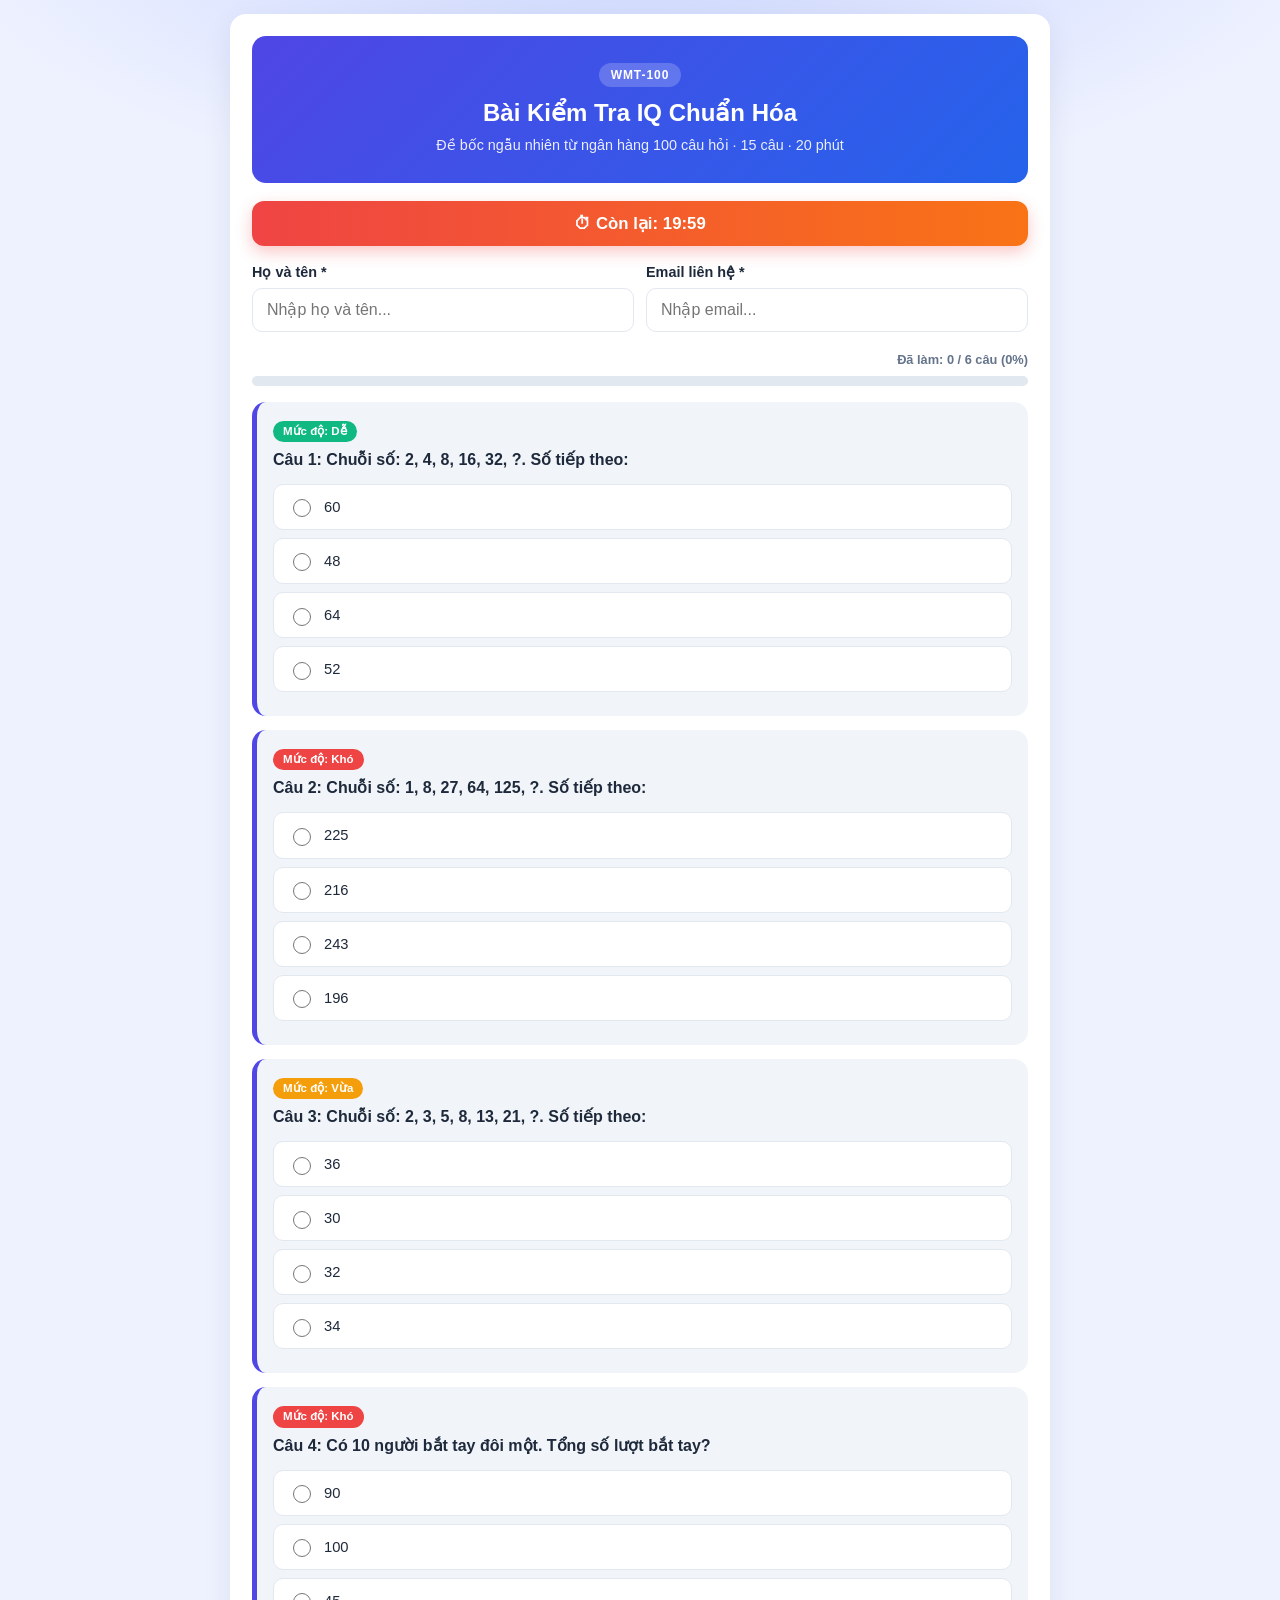
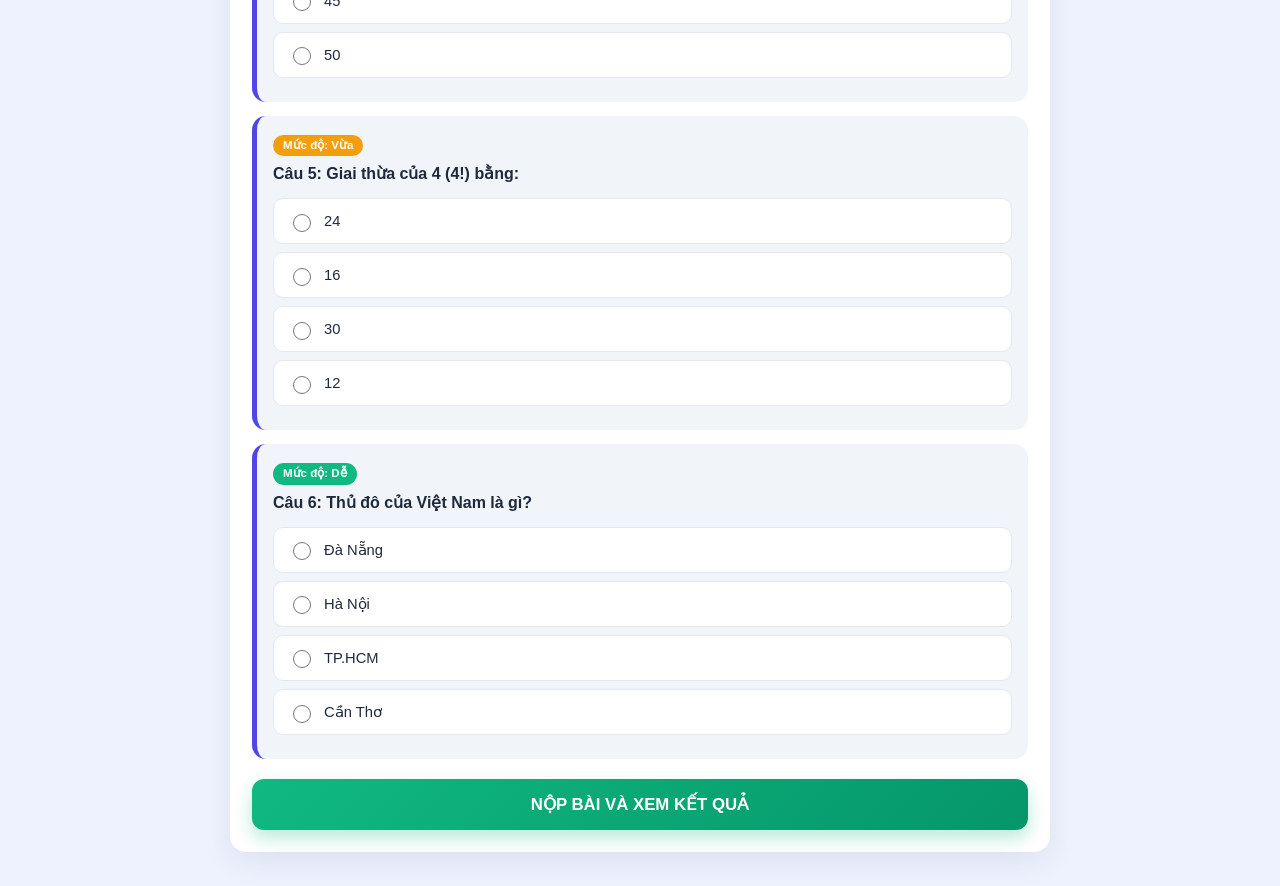
==== index.html @ c8f96757 "Add files via upload" ====
<!DOCTYPE html>
<html lang="vi">
<head>
<meta charset="UTF-8">
<meta name="viewport" content="width=device-width, initial-scale=1">
<title>Bài Kiểm Tra IQ WMT-100 & Tư Duy Sáng Tạo</title>
<link rel="stylesheet" href="style.css">
</head>
<body>
<main class="container">

  <section id="test1">
    <header class="hero">
      <span class="hero-tag">WMT-100</span>
      <h1>Bài Kiểm Tra IQ Chuẩn Hóa</h1>
      <p>Đề bốc ngẫu nhiên từ ngân hàng 100 câu hỏi · 15 câu · 20 phút</p>
    </header>

    <div class="timer" id="timer">⏱ Còn lại: <span id="time-display">20:00</span></div>

    <div id="result-screen" class="result" hidden>
      <h2>Hoàn thành bài thi IQ</h2>
      <p class="muted">Kết quả đã được gửi về hệ thống.</p>
      <div class="score-box">
        <div id="res-score" class="res-line"></div>
        <div id="res-iq" class="res-big"></div>
        <div id="res-class" class="res-class"></div>
        <div id="res-time" class="muted"></div>
      </div>
      <p class="muted"><em>▼ Vuốt xuống để xem đáp án chi tiết.</em></p>
    </div>

    <div id="quiz-form">
      <div class="card info">
        <div class="field"><label for="user_name">Họ và tên *</label>
          <input id="user_name" type="text" placeholder="Nhập họ và tên..." required></div>
        <div class="field"><label for="user_email">Email liên hệ *</label>
          <input id="user_email" type="email" placeholder="Nhập email..." required></div>
      </div>

      <div class="progress-text" id="progress-text"></div>
      <div class="progress"><div class="progress-bar" id="progress-bar"></div></div>

      <div id="questions-container"></div>
      <button class="btn" id="btn-submit1">NỘP BÀI VÀ XEM KẾT QUẢ</button>
    </div>
  </section>

  <div id="test2-launch" hidden>
    <button class="btn btn-purple" id="btn-start2">LÀM TEST 2 – TRÍ SÁNG TẠO TSD-Z</button>
  </div>

  <section id="test2-wrapper" class="theme-purple" hidden>
    <header class="hero">
      <span class="hero-tag">TSD-Z</span>
      <h1>Trắc Nghiệm Tư Duy Sáng Tạo</h1>
      <p>Ngân hàng 100 câu · Mỗi lượt 33 câu ngẫu nhiên · 15 phút</p>
    </header>
    <p class="note"><strong>Lưu ý:</strong> Đây là bài trắc nghiệm mô phỏng các thành tố tư duy sáng tạo của TSD-Z (Urban), không phải biểu mẫu TSD-Z chính thức. TSD-Z chuẩn là bài vẽ, chấm theo 14 tiêu chí.</p>

    <div class="score-guide">
      <span><b>Thấp (A)</b><br>&lt; 16</span>
      <span><b>Dưới TB (B)</b><br>16–20</span>
      <span><b>Trung bình (C)</b><br>21–33</span>
    </div>

    <div class="timer" id="test2-timer">⏱ Còn lại: <span id="test2-time-display">15:00</span></div>
    <div class="progress-text" id="test2-progress-text"></div>
    <div class="progress"><div class="progress-bar" id="test2-progress-bar"></div></div>

    <div id="test2-questions-container"></div>
    <button class="btn btn-purple" id="btn-submit2">NỘP TEST 2 VÀ XEM KẾT QUẢ</button>

    <div id="test2-result" class="result" hidden>
      <div class="score-box">
        <h2>Kết quả Test 2</h2>
        <div id="test2-res-score" class="res-line"></div>
        <div id="test2-res-class" class="res-big"></div>
        <div id="test2-res-time" class="muted"></div>
      </div>
      <p class="muted">Chỉ phản ánh điểm bài trắc nghiệm mô phỏng, không phải chẩn đoán TSD-Z chuẩn hóa.</p>
    </div>
  </section>
</main>

<script src="data-iq.js"></script>
<script src="data-creative.js"></script>
<script src="script.js"></script>
</body>
</html>
---- style.css ----
:root{
  --primary:#4f46e5; --primary-2:#2563eb; --accent:#10b981; --danger:#ef4444; --warn:#f59e0b;
  --bg:#eef2ff; --card:#fff; --soft:#f1f5f9; --text:#1e293b; --muted:#64748b; --line:#e2e8f0;
  --radius:16px; --shadow:0 10px 30px rgba(30,41,59,.08);
}
.theme-purple{--primary:#7c3aed; --primary-2:#c026d3; --soft:#f5f3ff}
@media (prefers-color-scheme:dark){
  :root{--bg:#0f172a; --card:#1e293b; --soft:#273449; --text:#e2e8f0; --muted:#94a3b8; --line:#334155; --shadow:0 10px 30px rgba(0,0,0,.4)}
  .theme-purple{--soft:#2e2650}
  .note{background:#2e2650!important}
  .score-box{background:var(--soft)!important}
}
*{box-sizing:border-box}
html{scroll-behavior:smooth}
body{margin:0;padding:14px;color:var(--text);line-height:1.5;
  font-family:-apple-system,BlinkMacSystemFont,"Segoe UI",Roboto,Helvetica,Arial,sans-serif;
  background:radial-gradient(1200px 500px at 50% -100px,#c7d2fe 0%,transparent 60%),var(--bg);min-height:100vh}
.container{max-width:820px;margin:0 auto}
section{background:var(--card);border-radius:var(--radius);box-shadow:var(--shadow);padding:22px;margin-bottom:20px}
[hidden]{display:none!important}

.hero{text-align:center;color:#fff;padding:26px 18px;border-radius:14px;margin-bottom:18px;
  background:linear-gradient(135deg,var(--primary),var(--primary-2))}
.hero h1{margin:8px 0 4px;font-size:1.5rem}
.hero p{margin:0;opacity:.9;font-size:.9rem}
.hero-tag{display:inline-block;background:rgba(255,255,255,.2);padding:3px 12px;border-radius:99px;font-size:.75rem;font-weight:700;letter-spacing:.08em}

.timer{position:sticky;top:10px;z-index:50;text-align:center;font-weight:700;font-size:1.05rem;color:#fff;
  padding:10px;border-radius:12px;margin-bottom:16px;background:linear-gradient(90deg,#ef4444,#f97316);box-shadow:0 6px 16px rgba(239,68,68,.3)}
.theme-purple .timer{background:linear-gradient(90deg,var(--primary),var(--primary-2));box-shadow:0 6px 16px rgba(124,58,237,.3)}

.card.info{display:grid;gap:12px;grid-template-columns:1fr 1fr;margin-bottom:18px}
.field label{display:block;font-weight:600;font-size:.9rem;margin-bottom:5px}
.field input{width:100%;padding:12px 14px;border:1.5px solid var(--line);border-radius:10px;font-size:1rem;background:var(--card);color:var(--text);transition:.2s}
.field input:focus{outline:none;border-color:var(--primary);box-shadow:0 0 0 4px rgba(79,70,229,.15)}

.progress{height:10px;background:var(--line);border-radius:99px;overflow:hidden;margin-bottom:16px}
.progress-bar{height:100%;width:0;background:linear-gradient(90deg,var(--accent),#34d399);transition:width .3s}
.progress-text{text-align:right;font-size:.8rem;font-weight:700;color:var(--muted);margin-bottom:6px}

.q-card{background:var(--soft);border-radius:14px;padding:16px;margin-bottom:14px;border-left:5px solid var(--primary);transition:.25s}
.q-card.unanswered{border-left-color:var(--danger);background:rgba(239,68,68,.08)}
.q-title{font-weight:600;margin:6px 0 12px}
.badge{display:inline-block;padding:2px 10px;border-radius:99px;font-size:.72rem;color:#fff;font-weight:600;background:var(--primary)}
.badge.easy{background:#10b981}.badge.medium{background:var(--warn)}.badge.hard{background:var(--danger)}

.q-options label{display:flex;align-items:center;gap:10px;padding:11px 14px;margin-bottom:8px;cursor:pointer;
  background:var(--card);border:1.5px solid var(--line);border-radius:10px;font-size:.92rem;transition:.15s;-webkit-tap-highlight-color:transparent}
.q-options label:hover{border-color:var(--primary);transform:translateX(2px)}
.q-options label:has(input:checked){border-color:var(--primary);background:rgba(79,70,229,.1);font-weight:600}
.theme-purple .q-options label:has(input:checked){background:rgba(124,58,237,.12)}
.q-options input{width:18px;height:18px;flex-shrink:0;accent-color:var(--primary)}

.feedback{margin-top:8px;padding:9px 12px;border-radius:10px;font-size:.86rem;font-weight:600}
.feedback.ok{background:#d1fae5;color:#065f46}
.feedback.bad{background:#fee2e2;color:#991b1b}
.feedback b{color:#2563eb}

.btn{display:block;width:100%;margin-top:20px;padding:15px;border:0;border-radius:12px;color:#fff;font-size:1.05rem;font-weight:700;cursor:pointer;
  background:linear-gradient(135deg,var(--accent),#059669);box-shadow:0 8px 18px rgba(16,185,129,.3);transition:.2s}
.btn:hover{transform:translateY(-2px)}.btn:active{transform:none}
.btn-purple{background:linear-gradient(135deg,#7c3aed,#c026d3);box-shadow:0 8px 18px rgba(124,58,237,.3)}
#test2-launch{margin-bottom:20px}

.result{text-align:center;margin-bottom:20px}
.score-box{background:#eff6ff;border:1px solid #bfdbfe;border-radius:14px;padding:18px;margin:14px 0}
.res-line{font-size:1.05rem;font-weight:600}
.res-big{font-size:2.2rem;font-weight:800;margin:8px 0;background:linear-gradient(135deg,var(--primary),var(--primary-2));-webkit-background-clip:text;background-clip:text;color:transparent}
.res-class{font-weight:700;color:#059669}
.muted{color:var(--muted);font-size:.85rem}

.note{background:#f5f3ff;border-left:4px solid #7c3aed;padding:10px 12px;border-radius:8px;font-size:.85rem;margin:0 0 14px}
.score-guide{display:grid;grid-template-columns:repeat(3,1fr);gap:8px;margin-bottom:16px}
.score-guide span{background:var(--soft);border:1px solid var(--line);border-radius:10px;padding:8px;text-align:center;font-size:.82rem}

@media(max-width:600px){
  section{padding:14px}.card.info,.score-guide{grid-template-columns:1fr}.hero h1{font-size:1.25rem}
}
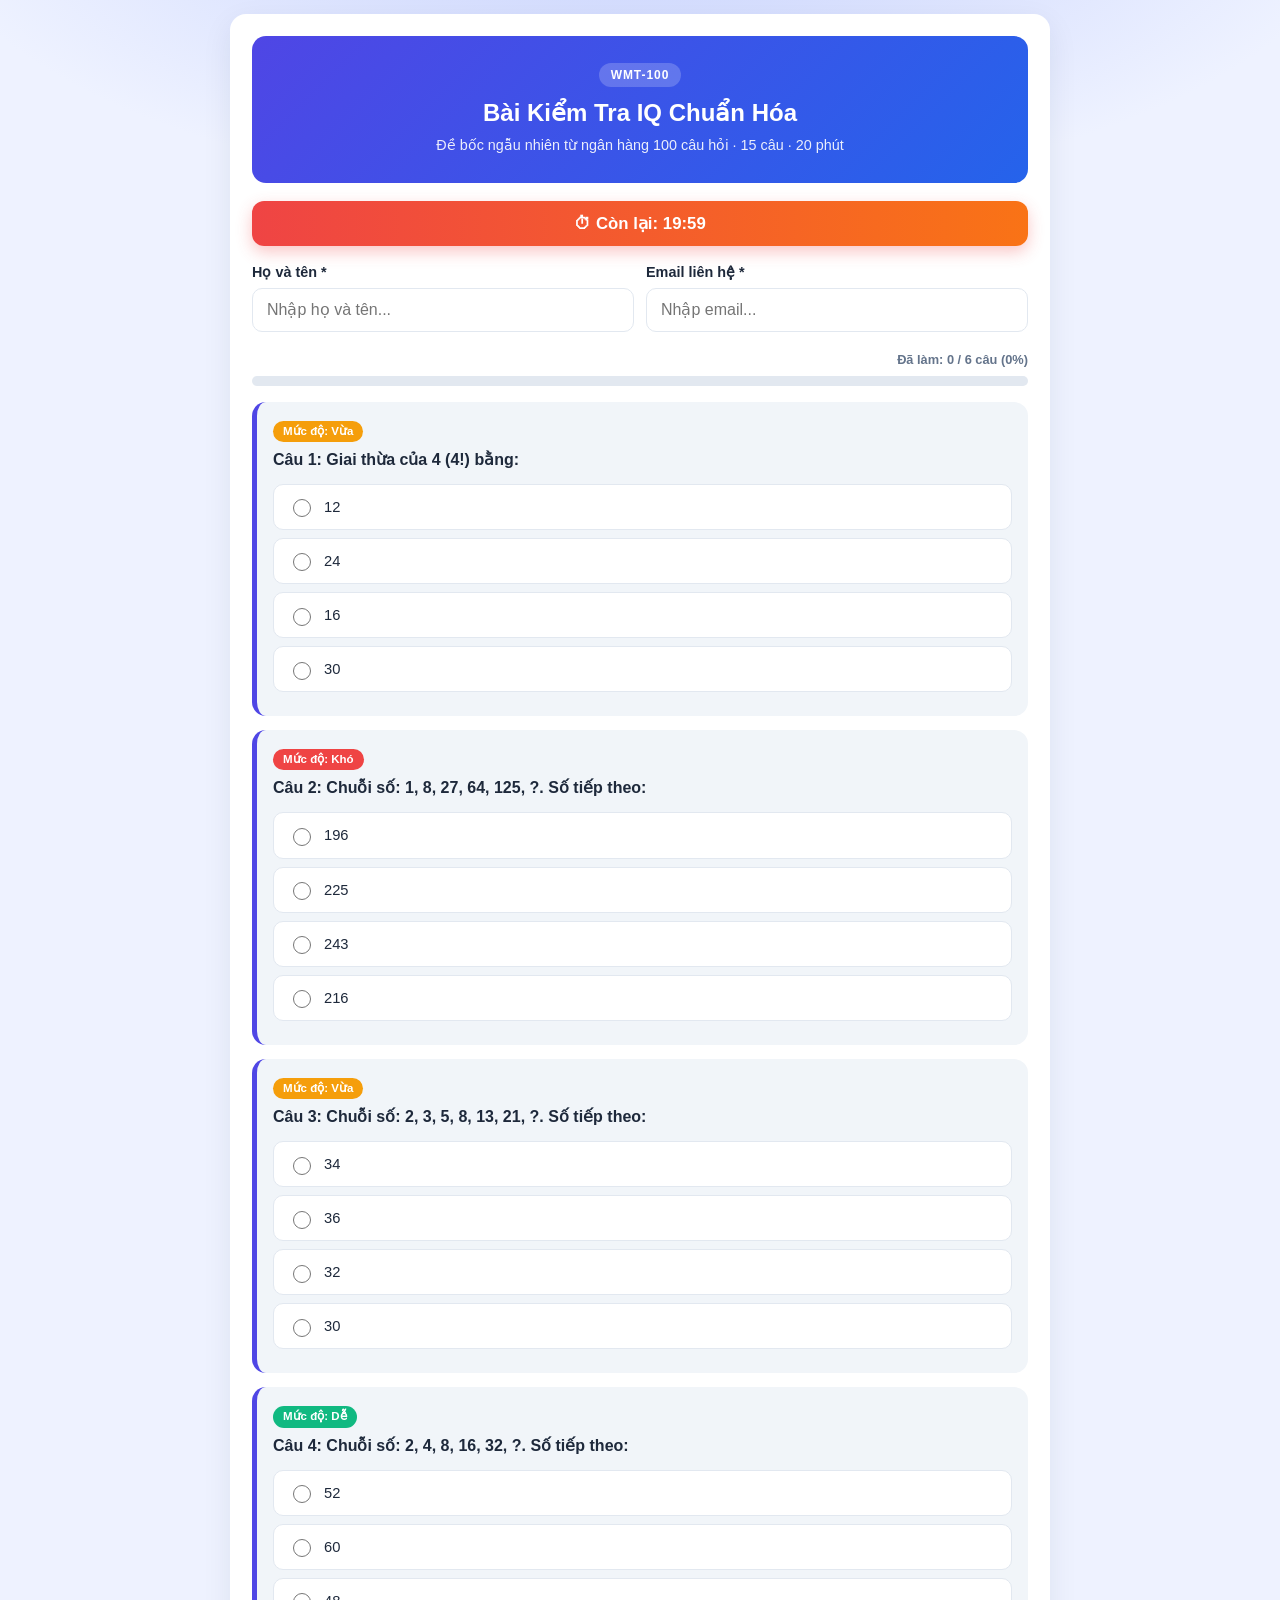
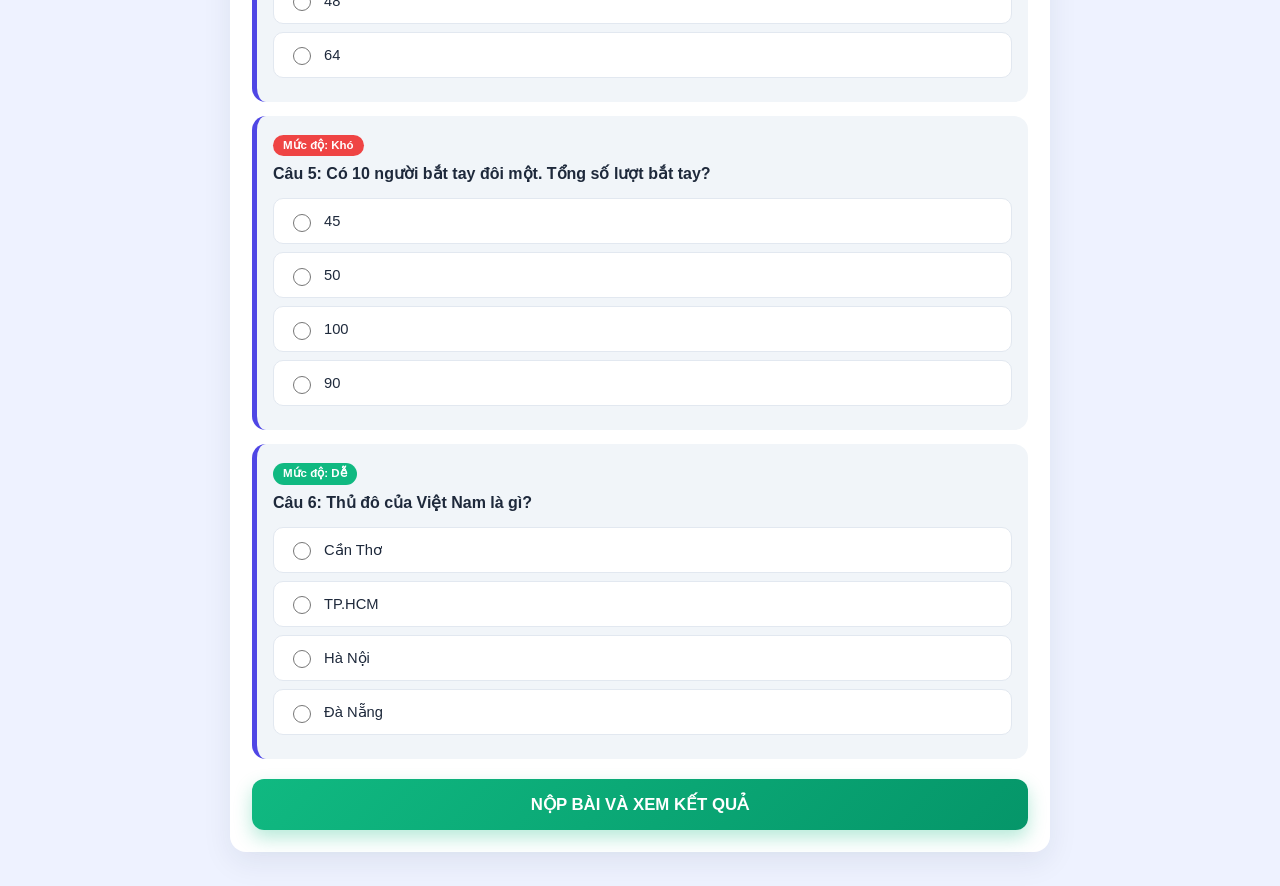
==== commit eb058f81: "Update index.html" ====
--- a/index.html
+++ b/index.html
@@ -47,21 +47,21 @@
   </section>
 
   <div id="test2-launch" hidden>
-    <button class="btn btn-purple" id="btn-start2">LÀM TEST 2 – TRÍ SÁNG TẠO TSD-Z</button>
+    <button class="btn btn-purple" id="btn-start2">LÀM TEST 2 – CHỈ SỐ SÁNG TẠO CQ</button>
   </div>
 
   <section id="test2-wrapper" class="theme-purple" hidden>
     <header class="hero">
       <span class="hero-tag">TSD-Z</span>
-      <h1>Trắc Nghiệm Tư Duy Sáng Tạo</h1>
-      <p>Ngân hàng 100 câu · Mỗi lượt 33 câu ngẫu nhiên · 15 phút</p>
+      <h1>Trắc Nghiệm Chỉ Số Sáng Tạo (CQ)</h1>
+      <p>Ngân hàng 100 câu · Mỗi lượt 32 câu ngẫu nhiên · 15 phút</p>
     </header>
     <p class="note"><strong>Lưu ý:</strong> Đây là bài trắc nghiệm mô phỏng các thành tố tư duy sáng tạo của TSD-Z (Urban), không phải biểu mẫu TSD-Z chính thức. TSD-Z chuẩn là bài vẽ, chấm theo 14 tiêu chí.</p>
 
     <div class="score-guide">
       <span><b>Thấp (A)</b><br>&lt; 16</span>
       <span><b>Dưới TB (B)</b><br>16–20</span>
-      <span><b>Trung bình (C)</b><br>21–33</span>
+      <span><b>Trung bình (C)</b><br>21–32</span>
     </div>
 
     <div class="timer" id="test2-timer">⏱ Còn lại: <span id="test2-time-display">15:00</span></div>
